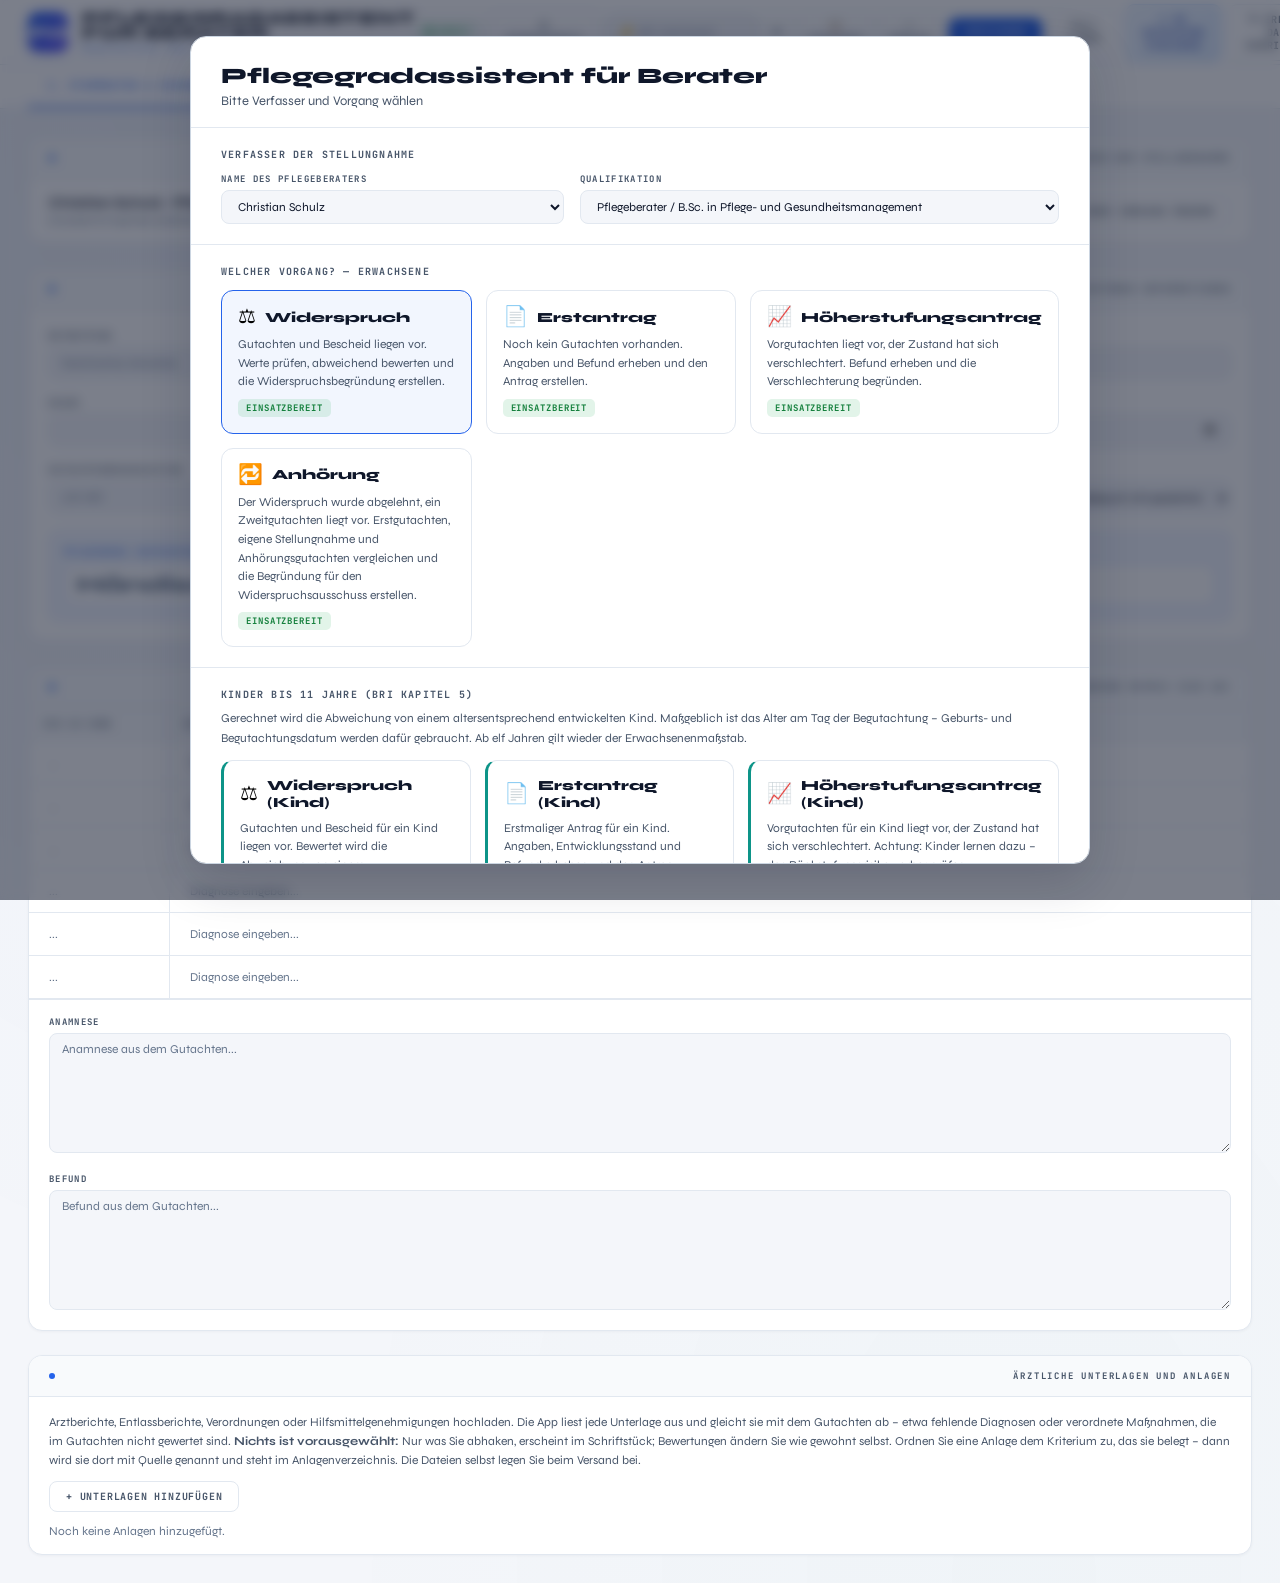
==== pflege-app/index.html @ ed7601fb "v66.95: Konfliktauflösung auch für Modul 5 – gelesene 0 in der Häufigkeit ist "nichts gefunden" Geme" ====
<!DOCTYPE html>
<html lang="de">
<head>
    <meta charset="UTF-8">
    <meta name="viewport" content="width=device-width, initial-scale=1.0">
    <title>Pflegegradassistent für Berater v66.95</title>
    <link rel="preconnect" href="https://fonts.googleapis.com">
    <link href="https://fonts.googleapis.com/css2?family=Syne:wght@400;600;700;800&family=JetBrains+Mono:wght@300;400;500;700&display=swap" rel="stylesheet">
    <link rel="stylesheet" href="styles.css">
</head>
<body>

<header>
    <div class="header-inner">
        <div class="logo-block">
            <div class="logo-icon">PG</div>
            <div class="logo-text">
                <div class="logo-title">Pflegegradassistent für Berater</div>
                <div class="logo-sub">Begutachtung nach dem NBA · SGB XI</div>
            </div>
        </div>
        <div class="header-actions">
            <div class="status-badge ready" id="system-status-badge">
                <div class="dot"></div>
                <span id="system-status-text">Bereit</span>
            </div>

            <button class="btn btn-ghost" id="modus-anzeige" title="Verfasser oder Vorgang wechseln"
                    onclick="zeigeStart(true)">⚖ Widerspruch</button>

            <!-- API-Schlüssel Input für die lokale PC-Ausführung -->
            <div style="display:flex; align-items:center; gap:4px;">
                <input type="password" id="user-api-key" class="field-input" style="width: 150px; font-family: var(--font-mono); font-size: 10px; height: 34px; border-color: var(--border-bright);" placeholder="🔑 API-Schlüssel" oninput="userApiKey = this.value; saveApiKey()" onpaste="setTimeout(function(){ var e=document.getElementById('user-api-key'); userApiKey=e.value; saveApiKey(); }, 0)">
                <button type="button" class="btn btn-ghost" id="api-key-toggle" title="Schlüssel anzeigen/verbergen" style="height:34px; padding:8px 10px;" onclick="toggleApiKeyVisible()">👁</button>
                <button type="button" class="btn btn-ghost" title="Aus Zwischenablage einfügen" style="height:34px; padding:8px 10px;" onclick="pasteApiKey()">📋 Einfügen</button>
                <button type="button" class="btn btn-ghost" id="api-key-pruefen" title="Prüfen, ob der Schlüssel funktioniert – und wenn nicht, warum" style="height:34px; padding:8px 10px;" onclick="pruefeApiSchluessel()">✓ Prüfen</button>
            </div>

            <button class="btn btn-primary" onclick="saveCase()">Speichern</button>
            <button class="btn btn-secondary" onclick="document.getElementById('importFile').click()">Fall laden</button>
            <input type="file" id="importFile" accept=".json" onchange="loadCase(event)" style="display:none">

            <button class="btn btn-ai" onclick="document.getElementById('gutachtenFile').click()">⚡ KI Gutachten einlesen</button>
            <input type="file" id="gutachtenFile" accept=".pdf,image/*" onchange="aiReadGutachten(event)" style="display:none">

            <button class="btn btn-secondary" title="Öffnet die Prüfansicht erneut: links die Unterlagen, rechts die übernommenen Werte" onclick="oeffneKorrektur()">✎ Erfasste Daten korrigieren</button>

            <button class="btn btn-ghost" onclick="showConfirmModal()">Reset</button>
            <button class="btn btn-ghost" title="Prüft die Rechen- und Dokumentfunktionen; verändert Ihren Fall nicht" onclick="selbsttest()">🧪 Selbsttest</button>
        </div>
    </div>
    <nav class="tabs">
        <button onclick="switchTab(1)" id="btn-tab-1" class="tab-btn active">1. Stammdaten &amp; Diagnosen</button>
        <button onclick="switchTab('befund')" id="btn-tab-befund" class="tab-btn" style="display:none">2. Befunderhebung</button>
        <button onclick="switchTab('vergleich')" id="btn-tab-vergleich" class="tab-btn" style="display:none">2. Vergleich</button>
        <button onclick="switchTab(3)" id="btn-tab-3" class="tab-btn">2. Einschätzung &amp; Vergleich</button>
        <button onclick="switchTab(4)" id="btn-tab-4" class="tab-btn">3. Auswertung</button>
    </nav>
</header>

<main>

    <section id="tab-1" class="tab-content active space-y-6">
        <div class="card">
            <div class="card-header"><div class="dot"></div>Verfasser der Stellungnahme</div>
            <div style="padding:16px 20px;display:flex;align-items:center;justify-content:space-between;gap:16px;flex-wrap:wrap">
                <div>
                    <div id="verfasser-anzeige" style="font-size:13px;font-weight:700;color:var(--text-primary)">–</div>
                    <div style="font-size:11px;color:var(--text-muted);margin-top:3px">
                        Erscheint im Kopf der erstellten Stellungnahme.
                    </div>
                </div>
                <button class="btn btn-secondary" onclick="zeigeStart(true)">Verfasser oder Vorgang ändern</button>
            </div>
        </div>

        <!-- Nur im Erstantrag: der ausgefüllte Auftragsbogen (Blatt S1 und A1) liefert die
             Kundendaten, die sonst von Hand abgetippt werden. Siehe js/auftrag.js. -->
        <div class="card" id="auftrag-bereich" style="display:none; border:1px solid rgba(13,148,136,0.25)">
            <div class="card-header"><div class="dot" style="background:var(--accent2)"></div>Upload A1 und S1</div>
            <div style="padding:16px 20px">
                <p style="font-size:12px;color:var(--text-secondary);line-height:1.6;margin-bottom:12px">
                    Der unterschriebene Auftragsbogen enthält die Kundendaten: Name, Geburtsdatum,
                    Anschrift, Telefon, E-Mail, Kasse, Versicherungs-Nr. und Kunden-Nr. Laden Sie das
                    Blatt hier hoch – die App liest die Angaben aus und zeigt sie zum Prüfen an.
                    <b>Eingetragen wird nichts ungefragt</b>: Sie entscheiden Feld für Feld.
                </p>
                <button class="btn btn-primary" onclick="auftragWaehlen()">📄 Upload A1 und S1</button>
                <input type="file" id="auftragFile" accept=".pdf,application/pdf" style="display:none"
                       onchange="leseAuftrag(event)">
            </div>
        </div>

        <div class="card">
            <div class="card-header"><div class="dot"></div>Begutachtungs-Informationen</div>
            <div style="padding:20px">
                <div class="grid-4" style="gap:16px">
                    <div class="col-span-2">
                        <label class="field-label">Betreffend</label>
                        <input type="text" id="stam-betreffend" class="field-input" placeholder="Nachname, Vorname">
                    </div>
                    <div>
                        <label class="field-label">Geboren am</label>
                        <input type="date" id="stam-geboren" class="field-input" onchange="kinderAnsichtAktualisieren()">
                    </div>
                    <div>
                        <label class="field-label">Kundennummer</label>
                        <input type="text" id="stam-kundennummer" class="field-input">
                    </div>
                    <div>
                        <label class="field-label">Kasse</label>
                        <input type="text" id="stam-kasse" class="field-input">
                    </div>
                    <div>
                        <label class="field-label">Versicherungs-Nr.</label>
                        <input type="text" id="stam-versnr" class="field-input">
                    </div>
                    <!-- Kontaktdaten aus dem Auftragsbogen (nur Erstantrag und Höherstufung) -->
                    <div class="col-span-2 kontakt-feld" style="display:none">
                        <label class="field-label">Anschrift</label>
                        <input type="text" id="stam-anschrift" class="field-input" placeholder="Straße Nr., PLZ Ort">
                    </div>
                    <div class="kontakt-feld" style="display:none">
                        <label class="field-label">Telefon</label>
                        <input type="text" id="stam-telefon" class="field-input">
                    </div>
                    <div class="kontakt-feld" style="display:none">
                        <label class="field-label">E-Mail</label>
                        <input type="text" id="stam-email" class="field-input">
                    </div>
                    <div>
                        <label class="field-label">Bescheiddatum</label>
                        <input type="date" id="stam-bescheid" class="field-input">
                    </div>
                    <div>
                        <label class="field-label">Antragsdatum</label>
                        <input type="date" id="stam-antrag" class="field-input">
                    </div>
                    <div class="col-span-2">
                        <label class="field-label">Gutachtenorganisation</label>
                        <input type="text" id="stam-organisation" class="field-input" placeholder="z.B. MD">
                    </div>
                    <div>
                        <label class="field-label">Begutachtungsdatum</label>
                        <input type="date" id="stam-begutachtung" class="field-input" onchange="kinderAnsichtAktualisieren()">
                    </div>
                    <div>
                        <label class="field-label">Durchführungsart</label>
                        <select id="stam-art" class="field-input">
                            <option>Begutachtung im Hausbesuch mit persönlicher Befunderhebung</option>
                            <option>Begutachtung per Aktenlage</option>
                            <option>Begutachtung in Form eines strukturierten Telefoninterviews</option>
                        </select>
                    </div>
                    <div class="col-span-2 highlight-field">
                        <label class="field-label">Pflegegrad (Gutachten)</label>
                        <input type="text" id="stam-pg-manual" class="field-input" placeholder="Händisch eintragen">
                    </div>
                    <div class="col-span-2 highlight-field">
                        <label class="field-label">Gesamtpunkte (Gutachten)</label>
                        <input type="text" id="stam-pts-manual" class="field-input" placeholder="Händisch eintragen">
                    </div>
                    <!-- Altersklasse nach der BRi, Kapitel 5. Reine Anzeige: Maßgeblich ist
                         das Alter am Tag der Begutachtung, nicht heute (BRi Seite 146). -->
                    <div class="col-span-4" id="alter-hinweis" style="display:none"></div>
                </div>
            </div>
        </div>

        <div class="card">
            <div class="card-header"><div class="dot"></div>Diagnosen Matrix (ICD 10)</div>
            <div style="overflow-x:auto">
                <table class="diag-table">
                    <thead>
                        <tr><th style="width:140px;border-right:1px solid var(--border)">ICD 10 Code</th><th>Diagnosen</th></tr>
                    </thead>
                    <tbody id="diag-rows-container"></tbody>
                </table>
            </div>
            <div style="padding:16px 20px;border-top:1px solid var(--border)">
                <label class="field-label">Anamnese</label>
                <textarea id="stam-anamnese" class="field-input" placeholder="Anamnese aus dem Gutachten..." oninput="autoResize(this)" style="min-height:120px"></textarea>
            </div>
            <div style="padding:0 20px 16px 20px">
                <label class="field-label">Befund</label>
                <textarea id="stam-befund" class="field-input" placeholder="Befund aus dem Gutachten..." oninput="autoResize(this)" style="min-height:120px"></textarea>
            </div>
        </div>

        <!-- Nur bei Erstantrag und Höherstufungsantrag: Pflegepersonen, Aufenthalte, Versorgung -->
        <div id="erfassung-bereich" class="space-y-6" style="display:none"></div>
        <div id="anhoerung-bereich" class="space-y-6" style="display:none"></div>
        <!-- Ärztliche Unterlagen als Beleg: Widerspruch und Anhörung (js/belege.js) -->
        <div id="belege-bereich" class="space-y-6" style="display:none"></div>
    </section>


    <section id="tab-befund" class="tab-content space-y-6"></section>
    <section id="tab-vergleich" class="tab-content space-y-6"></section>

    <section id="tab-3" class="tab-content"></section>

    <section id="tab-4" class="tab-content">
        <div id="auswertung-content">
            <div class="card" style="padding:60px;text-align:center;opacity:0.4;border-style:dashed">
                <p style="font-size:22px;font-weight:800;text-transform:uppercase;font-style:italic;color:var(--text-muted)">Vergleichsbericht</p>
                <p style="font-size:13px;color:var(--text-muted);margin-top:8px">Wird automatisch nach Dateneingabe in Tab 2 &amp; 3 generiert.</p>
            </div>
        </div>
    </section>

</main>

<div id="confirm-modal" class="modal-overlay">
    <div class="modal-box">
        <div class="modal-box-body">
            <div class="modal-title">Zurücksetzen bestätigen</div>
            <p class="modal-desc">Möchten Sie wirklich alle eingetragenen Daten löschen und die Anwendung in den Auslieferungszustand zurückversetzen? Dieser Schritt kann nicht rückgängig gemacht werden.</p>
        </div>
        <div class="modal-box-footer">
            <button class="btn btn-secondary" onclick="closeConfirmModal()">Abbrechen</button>
            <button class="btn btn-primary" style="background:var(--red); box-shadow:0 2px 8px rgba(220,38,38,0.25)" onclick="window.location.reload()">Daten zurücksetzen</button>
        </div>
    </div>
</div>

<div id="ai-overlay">
    <div class="ai-spinner"></div>
    <div class="ai-overlay-title">KI liest Gutachten aus...</div>
    <div class="ai-overlay-sub" id="ai-overlay-step">Datei wird vorbereitet</div>
    <div class="ai-progress-bar"><div class="ai-progress-fill" id="ai-progress-fill"></div></div>
    <div class="ai-overlay-sub" id="ai-overlay-ki" style="margin-top:10px"></div>
    <button type="button" class="btn btn-secondary" id="ai-abbrechen" style="margin-top:14px"
            onclick="kiAbbrechen()">Abbrechen</button>
</div>

<div id="review-overlay" class="review-overlay">
    <div class="review-box">
        <div class="review-header">
            <div class="rh-title" id="review-titel">Gutachten prüfen &amp; übernehmen</div>
            <div style="display:flex; gap:10px;">
                <button class="btn btn-secondary" id="review-abbrechen" onclick="closeReview()">Verwerfen</button>
                <button class="btn btn-primary" id="review-uebernehmen" onclick="applyReviewedImport()">✓ Werte übernehmen</button>
            </div>
        </div>
        <div id="review-hinweis" class="review-hinweis" style="display:none"></div>
        <div class="review-body">
            <div id="review-pdf" class="review-pdf"></div>
            <div id="review-form" class="review-form"></div>
        </div>
    </div>
</div>

<div id="start-overlay" class="start-overlay">
    <div class="start-box">
        <div class="start-kopf">
            <div class="start-titel">Pflegegradassistent für Berater</div>
            <div class="start-sub">Bitte Verfasser und Vorgang wählen</div>
        </div>

        <div class="start-abschnitt">
            <div class="start-abschnitt-titel">Verfasser der Stellungnahme</div>
            <div class="start-verfasser">
                <div>
                    <label class="field-label">Name des Pflegeberaters</label>
                    <select id="verf-name-sel" class="field-input" onchange="onVerfasserChange()">
                        <option>Christian Schulz</option>
                        <option value="__frei">anderer Name</option>
                    </select>
                    <input type="text" id="verf-name-frei" class="field-input" style="display:none;margin-top:8px"
                           placeholder="Namen eingeben" oninput="saveVerfasser()">
                </div>
                <div>
                    <label class="field-label">Qualifikation</label>
                    <select id="verf-qual-sel" class="field-input" onchange="onVerfasserChange()">
                        <option>Pflegeberater / B.Sc. in Pflege- und Gesundheitsmanagement</option>
                        <option value="__frei">Qualifikation</option>
                    </select>
                    <textarea id="verf-qual-frei" class="field-input" style="display:none;margin-top:8px;min-height:52px"
                              placeholder="Qualifikation eingeben (eine Zeile je Angabe)" oninput="saveVerfasser()"></textarea>
                </div>
            </div>
        </div>

        <div class="start-abschnitt">
            <div class="start-abschnitt-titel">Welcher Vorgang? — Erwachsene</div>
            <div class="start-modi" id="start-modi"></div>
        </div>

        <!-- Dieselben vier Vorgänge für Kinder. Die Kachel legt nicht fest, wie
             gerechnet wird – maßgeblich ist das Alter am Begutachtungstag (BRi S. 146).
             Sie fordert die beiden Daten ein und benennt Abweichungen (js/modus.js). -->
        <div class="start-abschnitt">
            <div class="start-abschnitt-titel">Kinder bis 11 Jahre (BRi Kapitel 5)</div>
            <p class="start-abschnitt-hinweis">
                Gerechnet wird die Abweichung von einem altersentsprechend entwickelten Kind.
                Maßgeblich ist das Alter am Tag der Begutachtung – Geburts- und
                Begutachtungsdatum werden dafür gebraucht. Ab elf Jahren gilt wieder der
                Erwachsenenmaßstab.
            </p>
            <div class="start-modi" id="start-modi-kinder"></div>
        </div>

        <div class="start-fuss" id="start-fuss">
            <button class="btn btn-secondary" onclick="schliesseStart()">Abbrechen</button>
        </div>
    </div>
</div>

<div id="vorschlag-overlay" class="review-overlay">
    <div class="review-box">
        <div class="review-header">
            <div class="rh-title">Vorgeschlagene Widerspruchspunkte</div>
            <div style="display:flex; gap:10px;">
                <button class="btn btn-secondary" onclick="closeVorschlaege()">Schließen</button>
                <button class="btn btn-primary" onclick="uebernehmeVorschlaege()">✓ Ausgewählte übernehmen</button>
            </div>
        </div>
        <div id="vorschlag-body" class="review-form" style="padding:18px 22px"></div>
    </div>
</div>

<!-- BRi-Referenztexte (MD Bund, 21.08.2024) – Zitatgrundlage für die Begründungen -->
<script src="bri_texte.js"></script>
<!-- Praxishinweise je Kriterium (Hilfsmittel-Regeln, Fallstricke, Abstufungen) -->
<script src="laien_hinweise.js"></script>
<!-- Handreichung des Verfassers im Wortlaut – erscheint über die Schaltfläche (i) -->
<script src="laien_texte.js"></script>
<!-- PDF.js (lokal) – zeichnet die hochgeladene PDF zuverlässig in der Prüfansicht -->
<script src="pdf.min.js"></script>
<script>
if (typeof pdfjsLib !== 'undefined') { try { pdfjsLib.GlobalWorkerOptions.workerSrc = 'pdf.worker.min.js'; } catch (e) {} }
</script>

<!-- Programmcode, aufgeteilt nach Zustaendigkeit. Reihenfolge ist bindend. -->
<script src="js/basis.js"></script>
<script src="js/alter.js"></script>
<script src="js/kinder_bri.js"></script>
<script src="js/kinder.js"></script>
<script src="js/nummerierung.js"></script>
<script src="js/ki.js"></script>
<script src="js/auslese.js"></script>
<script src="js/vorlage.js"></script>
<script src="js/laenge.js"></script>
<script src="js/kurzfassung.js"></script>
<script src="js/vorschlaege.js"></script>
<script src="js/prognose.js"></script>
<script src="js/verfahren.js"></script>
<script src="js/chronik.js"></script>
<script src="js/stillernen.js"></script>
<script src="js/dokument.js"></script>
<script src="js/oberflaeche.js"></script>
<script src="js/bewertung.js"></script>
<script src="js/berechnung.js"></script>
<script src="js/korrektur.js"></script>
<script src="befund_katalog.js"></script>
<script src="js/befund.js"></script>
<script src="js/erfassung.js"></script>
<script src="js/vorbefund.js"></script>
<script src="js/hoeherstufung.js"></script>
<script src="js/anhoerung.js"></script>
<script src="js/grundlage.js"></script>
<script src="js/vergleich.js"></script>
<script src="js/anlagen.js"></script>
<script src="js/belege.js"></script>
<script src="pdf-lib.min.js"></script>
<script src="js/anhang.js"></script>
<script src="js/namenspruefung.js"></script>
<script src="js/arztberichte.js"></script>
<script src="js/unterlagen.js"></script>
<script src="js/auftrag.js"></script>
<script src="js/modus.js"></script>
<script src="js/auswertung.js"></script>
<script src="js/goldmaster.js"></script>
<script src="js/selbsttest.js"></script>
</body>
</html>
---- pflege-app/styles.css ----
/* Oberflaechen-Stile des Pflegegradassistenten für Berater.
   Aus index.html herausgeloest, Inhalt unveraendert. */
        :root {
            --bg-base: #f4f6fa;
            --bg-card: #ffffff;
            --bg-card2: #f8fafc;
            --bg-hover: #f1f5f9;
            --border: #e2e8f0;
            --border-bright: #cbd5e1;
            --accent: #2563eb;
            --accent-dim: rgba(37,99,235,0.06);
            --accent-glow: rgba(37,99,235,0.08);
            --accent2: #0d9488;
            --accent2-dim: rgba(13,148,136,0.06);
            --red: #dc2626;
            --red-dim: rgba(220,38,38,0.06);
            --yellow: #b45309;
            --yellow-dim: rgba(180,83,9,0.06);
            --green: #16a34a;
            --green-dim: rgba(22,163,74,0.06);
            --text-primary: #0f172a;
            --text-secondary: #475569;
            --text-muted: #64748b;
            --font-display: 'Syne', sans-serif;
            --font-mono: 'JetBrains Mono', monospace;
        }

        * { box-sizing: border-box; margin: 0; padding: 0; }

        body {
            font-family: var(--font-display);
            background: var(--bg-base);
            color: var(--text-primary);
            min-height: 100vh;
            background-image: radial-gradient(ellipse at 20% 0%, rgba(37,99,235,0.03) 0%, transparent 60%),
                              radial-gradient(ellipse at 80% 100%, rgba(13,148,136,0.02) 0%, transparent 50%);
        }

        /* HEADER */
        header {
            position: sticky; top: 0; z-index: 100;
            background: rgba(255,255,255,0.92);
            backdrop-filter: blur(20px);
            border-bottom: 1px solid var(--border);
        }
        .header-inner {
            max-width: 1700px; margin: 0 auto; padding: 0 28px;
            height: 64px; display: flex; align-items: center; justify-content: space-between;
        }
        .logo-block { display: flex; align-items: center; gap: 14px; }
        .logo-icon {
            width: 40px; height: 40px; border-radius: 10px;
            background: linear-gradient(135deg, var(--accent), #5b4bf8);
            display: flex; align-items: center; justify-content: center;
            font-size: 16px; font-weight: 800; color: white; font-style: italic;
            box-shadow: 0 2px 10px rgba(37,99,235,0.2);
        }
        .logo-text { line-height: 1; }
        .logo-title { font-size: 15px; font-weight: 800; letter-spacing: 0.05em; text-transform: uppercase; color: var(--text-primary); }
        .logo-sub { font-size: 9px; font-family: var(--font-mono); color: var(--accent); letter-spacing: 0.15em; margin-top: 3px; opacity: 0.9; }
        .header-actions { display: flex; gap: 8px; align-items: center; }

        /* STATUS BADGE */
        .status-badge {
            font-family: var(--font-mono); font-size: 9px; font-weight: 700;
            padding: 4px 10px; border-radius: 100px; text-transform: uppercase;
            letter-spacing: 0.05em; display: flex; align-items: center; gap: 6px;
            background: var(--bg-card2); border: 1px solid var(--border); color: var(--text-secondary);
        }
        .status-badge .dot { width: 6px; height: 6px; border-radius: 50%; background: var(--text-secondary); }
        .status-badge.ready .dot { background: var(--green); box-shadow: 0 0 8px var(--green); }
        .status-badge.ready { color: var(--green); border-color: rgba(22,163,74,0.2); }
        .status-badge.processing .dot { background: var(--yellow); box-shadow: 0 0 8px var(--yellow); animation: pulse 1s infinite alternate; }
        .status-badge.processing { color: var(--yellow); border-color: rgba(180,83,9,0.2); }

        @keyframes pulse { to { opacity: 0.4; } }

        .btn {
            font-family: var(--font-mono); font-size: 10px; font-weight: 700; letter-spacing: 0.08em;
            text-transform: uppercase; padding: 8px 16px; border-radius: 8px; border: none; cursor: pointer;
            transition: all 0.2s; display: inline-flex; align-items: center; gap: 6px;
        }
        .btn-primary { background: var(--accent); color: white; box-shadow: 0 2px 10px rgba(37,99,235,0.15); }
        .btn-primary:hover { background: #1d4ed8; box-shadow: 0 4px 14px rgba(37,99,235,0.25); transform: translateY(-1px); }
        .btn-secondary { background: var(--bg-card); color: var(--text-secondary); border: 1px solid var(--border); }
        .btn-secondary:hover { border-color: var(--border-bright); color: var(--text-primary); background: var(--bg-hover); }
        .btn-ghost { background: transparent; color: var(--text-muted); border: 1px solid var(--border); }
        .btn-ghost:hover { color: var(--text-secondary); border-color: var(--border-bright); background: var(--bg-card2); }
        .btn-ai {
            background: linear-gradient(135deg, #eff6ff, #dbeafe);
            color: #1e40af; border: 1px solid #bfdbfe;
            box-shadow: 0 1px 3px rgba(37,126,248,0.1);
        }
        .btn-ai:hover { background: linear-gradient(135deg, #dbeafe, #bfdbfe); box-shadow: 0 2px 6px rgba(37,126,248,0.2); transform: translateY(-1px); }
        .btn-ai:disabled { opacity: 0.5; cursor: not-allowed; transform: none; }
        .btn-yellow {
            background: linear-gradient(135deg, #fef3c7, #fde68a);
            color: #92400e; border: 1px solid #fcd34d;
            box-shadow: 0 1px 3px rgba(217,119,6,0.1);
        }
        .btn-yellow:hover {
            background: linear-gradient(135deg, #fde68a, #fcd34d);
            box-shadow: 0 2px 6px rgba(217,119,6,0.2); transform: translateY(-1px);
        }

        /* AI OVERLAY */
        #ai-overlay {
            display: none; position: fixed; inset: 0; z-index: 9000;
            background: rgba(255,255,255,0.9); backdrop-filter: blur(12px);
            align-items: center; justify-content: center; flex-direction: column; gap: 20px;
        }
        #ai-overlay.active { display: flex; }
        .ai-spinner {
            width: 56px; height: 56px; border-radius: 50%;
            border: 3px solid var(--border);
            border-top-color: var(--accent);
            animation: spin 0.9s linear infinite;
        }
        @keyframes spin { to { transform: rotate(360deg); } }
        .ai-overlay-title {
            font-family: var(--font-mono); font-size: 13px; font-weight: 700;
            color: var(--accent); text-transform: uppercase; letter-spacing: 0.12em;
        }
        .ai-overlay-sub {
            font-family: var(--font-mono); font-size: 10px; color: var(--text-secondary);
            text-transform: uppercase; letter-spacing: 0.1em; margin-top: -10px;
        }
        .ai-progress-bar {
            width: 300px; height: 4px; background: var(--border);
            border-radius: 3px; overflow: hidden;
        }
        .ai-progress-fill {
            height: 100%; background: var(--accent);
            border-radius: 3px; width: 0%;
            transition: width 0.4s ease;
            box-shadow: 0 1px 4px rgba(37,99,235,0.4);
        }

        /* TABS */
        nav.tabs {
            max-width: 1700px; margin: 0 auto; padding: 0 28px;
            border-top: 1px solid var(--border);
            display: flex; gap: 0; overflow-x: auto;
        }
        .tab-btn {
            font-family: var(--font-mono); font-size: 10px; font-weight: 700; letter-spacing: 0.1em;
            text-transform: uppercase; padding: 14px 20px; color: var(--text-muted);
            border-bottom: 2px solid transparent; cursor: pointer; white-space: nowrap;
            transition: all 0.2s; background: none; border-top: none; border-left: none; border-right: none;
        }
        .tab-btn:hover { color: var(--text-secondary); }
        .tab-btn.active { color: var(--accent); border-bottom-color: var(--accent); }

        /* LAYOUT */
        main { max-width: 1700px; margin: 0 auto; padding: 28px; }
        .tab-content { display: none; }
        .tab-content.active { display: block; }

        /* CARDS */
        .card {
            background: var(--bg-card);
            border: 1px solid var(--border);
            border-radius: 14px;
            overflow: hidden;
            box-shadow: 0 1px 3px rgba(15,23,42,0.04);
        }
        .card-header {
            padding: 14px 20px;
            border-bottom: 1px solid var(--border);
            background: var(--bg-card2);
            font-family: var(--font-mono); font-size: 9px; font-weight: 700;
            letter-spacing: 0.2em; text-transform: uppercase; color: var(--text-secondary);
            display: flex; align-items: center; justify-content: space-between; gap: 8px;
        }
        .card-header .header-title-left { display: flex; align-items: center; gap: 8px; }
        .card-header .dot {
            width: 6px; height: 6px; border-radius: 50%; background: var(--accent); flex-shrink: 0;
        }

        /* INPUTS */
        .field-label {
            font-family: var(--font-mono); font-size: 9px; font-weight: 700; letter-spacing: 0.15em;
            text-transform: uppercase; color: var(--text-secondary); display: block; margin-bottom: 5px;
        }
        .field-input {
            width: 100%; background: var(--bg-base); border: 1px solid var(--border);
            border-radius: 8px; padding: 8px 12px; font-family: var(--font-display);
            font-size: 12px; color: var(--text-primary); outline: none;
            transition: border-color 0.2s, box-shadow 0.2s;
        }
        .field-input:focus { border-color: var(--accent); box-shadow: 0 0 0 3px var(--accent-glow); }
        .field-input::placeholder { color: var(--text-muted); }
        .field-input option { background: var(--bg-card); }
        textarea.field-input { resize: vertical; overflow-y: auto; min-height: 120px; }

        .highlight-field {
            background: var(--accent-dim); border: 1px solid rgba(37,99,235,0.15);
            border-radius: 10px; padding: 14px;
        }
        .highlight-field .field-label { color: var(--accent); }
        .highlight-field .field-input {
            background: var(--bg-card); border-color: rgba(37,99,235,0.3);
            font-size: 20px; font-weight: 800; color: var(--accent);
        }

        /* NBA TABLE */
        .grid-2col { display: grid; grid-template-columns: 1fr 380px; gap: 24px; }

        table.nba-table { width: 100%; border-collapse: collapse; }
        table.nba-table thead tr {
            background: var(--bg-card2);
        }
        table.nba-table thead th {
            font-family: var(--font-mono); font-size: 9px; font-weight: 700;
            letter-spacing: 0.15em; text-transform: uppercase; color: var(--text-secondary);
            padding: 12px 14px; text-align: left; border-bottom: 1px solid var(--border);
        }
        table.nba-table thead th.center { text-align: center; }
        .module-header-row td {
            background: var(--bg-card2); padding: 10px 14px;
            font-family: var(--font-mono); font-size: 9px; font-weight: 700;
            letter-spacing: 0.15em; text-transform: uppercase; color: var(--text-secondary);
            border-top: 1px solid var(--border); border-bottom: 1px solid var(--border);
        }
        .nba-row { border-bottom: 1px solid var(--border); transition: background 0.15s; cursor: default; }
        .nba-row:hover { background: var(--bg-hover); }
        .nba-row td { padding: 10px 14px; font-size: 12px; vertical-align: middle; }
        .nba-row td.nr { font-family: var(--font-mono); font-size: 10px; color: var(--text-muted); width: 60px; text-align: center; border-right: 1px solid var(--border); }
        .nba-row td.title { color: var(--text-primary); font-weight: 600; }
        .nba-row td.slider-cell { width: 260px; }
        .nba-row td.pts { width: 52px; text-align: center; font-family: var(--font-mono); font-weight: 700; color: var(--accent); border-left: 1px solid var(--border); }
        .nba-row td.info-cell { width: 46px; text-align: center; border-left: 1px solid var(--border); }
        .info-btn {
            width: 26px; height: 26px; border-radius: 50%; background: var(--bg-card2);
            border: 1px solid var(--border); color: var(--text-secondary); font-size: 11px;
            font-family: var(--font-mono); font-weight: 700; cursor: pointer; transition: all 0.2s;
            display: inline-flex; align-items: center; justify-content: center;
        }
        .info-btn:hover { border-color: var(--accent); color: var(--accent); box-shadow: 0 0 6px var(--accent-glow); }
        .info-btn.active { background: var(--accent); border-color: var(--accent); color: white; box-shadow: 0 0 10px rgba(37,99,235,0.3); }

        /* SLIDERS */
        .slider-wrapper { display: flex; align-items: center; gap: 10px; }
        input[type="range"] {
            flex: 1; appearance: none; background: var(--border); height: 4px; border-radius: 4px;
            outline: none; cursor: pointer;
        }
        input[type="range"]::-webkit-slider-thumb {
            appearance: none; width: 16px; height: 16px;
            background: var(--accent); border-radius: 50%; cursor: pointer;
            border: 2px solid var(--bg-card); box-shadow: 0 1px 4px rgba(37,99,235,0.3);
            transition: transform 0.15s, box-shadow 0.15s;
        }
        input[type="range"]::-webkit-slider-thumb:hover {
            transform: scale(1.2); box-shadow: 0 2px 8px rgba(37,99,235,0.4);
        }
        .slider-label {
            font-family: var(--font-mono); font-size: 9px; font-weight: 700;
            text-align: right; min-width: 130px; color: var(--accent); text-transform: uppercase;
            letter-spacing: 0.05em;
        }

        /* MODULE 5 */
        .m5-count-box { display: flex; align-items: center; gap: 8px; }
        .m5-period-row { display: flex; gap: 3px; margin-top: 5px; background: var(--bg-base); padding: 2px; border-radius: 6px; }
        .m5-period-btn {
            flex: 1; font-family: var(--font-mono); font-size: 9px; font-weight: 700;
            padding: 4px 0; text-align: center; border-radius: 5px; cursor: pointer;
            color: var(--text-secondary); border: none; background: none; transition: all 0.15s;
        }
        .m5-period-btn.active { background: var(--accent); color: white; }
        .m5-period-btn:hover:not(.active) { color: var(--text-primary); }

        /* MODULE RESULT ROW */
        .mod-result-row td {
            padding: 10px 14px; font-family: var(--font-mono); font-size: 10px; font-weight: 700;
            text-transform: uppercase; letter-spacing: 0.08em; color: var(--accent2);
            background: rgba(13,148,136,0.04); border-top: 1px solid rgba(13,148,136,0.12);
            border-bottom: 1px solid var(--border);
        }
        .mod-comp-row td {
            padding: 6px 14px; font-family: var(--font-mono); font-size: 9px; font-weight: 500;
            color: var(--text-muted); background: var(--bg-card2); border-bottom: 1px solid var(--border);
        }

        /* Erklaerung, wenn sich die Einzelpunkte aendern, die gewichteten aber nicht.
           Sieht ohne Hinweis wie ein Rechenfehler aus. */
        .mod-hinweis-row td.mod-hinweis {
            padding: 7px 14px 9px 28px; font-size: 11px; line-height: 1.5;
            color: var(--text-secondary); background: var(--bg-card2);
            border-bottom: 1px solid var(--border); border-left: 3px solid var(--accent);
        }
        /* Zusammenfassung des Gutachtens und Einzelkriterien gehen auseinander –
           das ist ein Lesefehler und keine Erlaeuterung. */
        .mod-hinweis-row td.mod-hinweis.warn {
            border-left-color: var(--red); color: var(--text-primary);
        }

        /* Wert laut Gutachten berichtigen (js/oberflaeche.js, vorgEditFeld) */
        .vorg-edit {
            display: flex; align-items: center; gap: 6px; margin-top: 6px;
            font-family: var(--font-mono); font-size: 9px; letter-spacing: 0.06em;
            text-transform: uppercase; color: var(--text-muted);
        }
        .vorg-edit select, .vorg-edit input {
            flex: 1; min-width: 0; font-size: 11px; padding: 3px 5px; text-transform: none;
            letter-spacing: 0; font-family: inherit; color: var(--text-primary);
            background: var(--bg-card); border: 1px solid var(--border); border-radius: 4px;
        }
        .vorg-edit input { flex: 0 0 56px; }

        /* RESULT TABLE */
        .result-table { width: 100%; border-collapse: collapse; }
        .result-table thead tr { background: var(--bg-card2); }
        .result-table thead th {
            font-family: var(--font-mono); font-size: 9px; font-weight: 700;
            letter-spacing: 0.12em; text-transform: uppercase; color: var(--text-secondary);
            padding: 10px 14px; text-align: left; border-bottom: 1px solid var(--border);
        }
        .result-table tbody tr { border-bottom: 1px solid var(--border); transition: background 0.1s; }
        .result-table tbody tr:hover { background: var(--bg-hover); }
        .result-table tbody td { padding: 10px 14px; font-size: 12px; }
        .result-table .center { text-align: center; }
        .result-table .mono { font-family: var(--font-mono); font-weight: 700; color: var(--accent); }
        .winner-row { background: rgba(37,99,235,0.04) !important; }
        .winner-row td { color: var(--accent) !important; font-weight: 700; }

        .gap-badge {
            font-family: var(--font-mono); font-size: 10px; font-weight: 700;
            padding: 3px 8px; border-radius: 5px; text-align: center;
        }
        .gap-green { background: var(--green-dim); color: var(--green); }
        .gap-yellow { background: var(--yellow-dim); color: var(--yellow); }
        .gap-red { background: var(--red-dim); color: var(--red); }

        /* RESULT FOOTER */
        .result-tfoot-row td {
            padding: 14px; font-family: var(--font-mono); font-weight: 700; font-size: 12px;
            border-top: 1px solid var(--border-bright); background: var(--bg-card2);
        }
        .pg-display {
            font-size: 22px; font-weight: 800; text-align: center; color: var(--accent);
            font-family: var(--font-display); letter-spacing: 0.02em;
        }
        .total-pts { font-size: 18px; font-weight: 800; color: var(--accent); text-align: center; }

        .gap-footer {
            padding: 14px 20px; text-align: center;
            font-family: var(--font-mono); font-size: 14px; font-weight: 700;
            letter-spacing: 0.08em; text-transform: uppercase;
            border-top: 1px solid var(--border);
        }
        .gap-footer.danger { background: var(--red-dim); color: var(--red); }
        .gap-footer.success { background: var(--green-dim); color: var(--green); }

        /* SPECIAL BANNER */
        .special-card {
            background: var(--red-dim); border: 1px solid rgba(220,38,38,0.25);
            border-radius: 12px; overflow: hidden; cursor: pointer;
        }
        .special-header {
            background: rgba(220,38,38,0.06); padding: 10px 18px;
            font-family: var(--font-mono); font-size: 9px; font-weight: 700;
            letter-spacing: 0.2em; text-transform: uppercase; color: var(--red);
            border-bottom: 1px solid rgba(220,38,38,0.15);
        }
        .special-body { padding: 16px 18px; display: flex; align-items: center; justify-content: space-between; gap: 20px; }
        .special-title { font-size: 13px; font-weight: 700; color: #7f1d1d; }

        /* SIDEBAR */
        .sidebar-card {
            background: var(--bg-card); border: 1px solid var(--border); border-radius: 14px;
            overflow: hidden; position: sticky; top: 110px; height: calc(100vh - 140px);
            display: flex; flex-direction: column;
            box-shadow: 0 1px 3px rgba(15,23,42,0.04);
        }
        .sidebar-header {
            padding: 16px 18px; border-bottom: 1px solid var(--border);
            background: var(--bg-card2); flex-shrink: 0;
            display: flex; align-items: center; gap: 10px;
        }
        .sidebar-icon {
            width: 32px; height: 32px; border-radius: 8px;
            background: linear-gradient(135deg, var(--accent), #5b4bf8);
            display: flex; align-items: center; justify-content: center;
            font-size: 12px; font-weight: 800; color: white; font-style: italic;
            flex-shrink: 0; box-shadow: 0 1px 6px rgba(37,99,235,0.15);
        }
        .sidebar-title-text {
            font-family: var(--font-mono); font-size: 10px; font-weight: 700;
            letter-spacing: 0.15em; text-transform: uppercase; color: var(--text-secondary);
        }
        .sidebar-empty {
            flex: 1; display: flex; align-items: center; justify-content: center;
            font-family: var(--font-mono); font-size: 10px; color: var(--text-muted);
            text-transform: uppercase; letter-spacing: 0.1em; text-align: center; padding: 20px;
            opacity: 0.8;
        }
        .sidebar-content { flex: 1; overflow-y: auto; padding: 20px; display: none; }
        .sidebar-content::-webkit-scrollbar { width: 4px; }
        .sidebar-content::-webkit-scrollbar-track { background: transparent; }
        .sidebar-content::-webkit-scrollbar-thumb { background: var(--border); border-radius: 4px; }
        .side-item-title {
            font-size: 16px; font-weight: 800; color: var(--accent);
            font-style: italic; border-bottom: 1px solid var(--border); padding-bottom: 10px; margin-bottom: 16px;
        }
        .side-section-label {
            font-family: var(--font-mono); font-size: 9px; font-weight: 700;
            letter-spacing: 0.15em; text-transform: uppercase; color: var(--text-secondary); margin-bottom: 8px;
        }
        .side-check-box {
            background: var(--bg-base); border: 1px solid var(--border); border-radius: 8px;
            padding: 12px 14px; font-size: 13px; color: var(--text-secondary); line-height: 1.6;
            margin-bottom: 16px;
        }
        .side-step {
            background: var(--bg-card2); border: 1px solid var(--border); border-radius: 8px;
            padding: 10px 12px; margin-bottom: 8px;
        }
        .side-step-label {
            font-family: var(--font-mono); font-size: 9px; font-weight: 700;
            letter-spacing: 0.1em; text-transform: uppercase; color: var(--accent); margin-bottom: 4px;
        }
        .side-step-text { font-size: 12px; color: var(--text-secondary); line-height: 1.5; }

        /* WARNHINWEIS in Fliesstext (nicht in Versalien wie .gap-footer) */
        .hinweis-warnung {
            background: rgba(220,38,38,0.06); border: 1px solid rgba(220,38,38,0.35);
            border-left: 3px solid var(--red); border-radius: 8px;
            padding: 12px 14px; margin-bottom: 14px;
            font-size: 12.5px; line-height: 1.65; color: var(--text-secondary); text-align: left;
        }
        .hinweis-warnung b { color: var(--red); }

        /* HANDREICHUNG: Erlaeuterung der Kriterien in einfacher Sprache */
        .laien-zeile { font-size: 12.5px; line-height: 1.6; color: var(--text-secondary); }
        .laien-zeile.punkt {
            background: var(--bg-base); border: 1px solid var(--border); border-radius: 8px;
            padding: 11px 13px; margin-bottom: 8px;
        }
        .laien-zeile.stufe {
            padding: 7px 12px 7px 14px; margin: 0 0 5px 12px;
            border-left: 2px solid var(--border); background: var(--bg-card2);
            border-radius: 0 6px 6px 0; font-size: 12px;
        }
        .laien-zeile.stufe:last-child { margin-bottom: 0; }
        .laien-lead { font-weight: 700; color: var(--accent); }
        .laien-zeile.stufe .laien-lead { color: var(--text-primary); }

        /* ORIG-REF BADGE */
        .orig-ref-badge {
            display: inline-block; margin-top: 4px;
            font-family: var(--font-mono); font-size: 9px; font-weight: 700;
            background: var(--accent-dim); color: var(--accent); padding: 2px 7px;
            border-radius: 4px; border: 1px solid rgba(37,99,235,0.15); font-style: italic;
        }

        /* VORGUTACHTEN- & EIGENE-EINSCHÄTZUNG-BOXEN – gleiche Größe (Reiter "Einschätzung & Vergleich") */
        .vorg-box, .own-box {
            box-sizing: border-box; width: 100%; min-height: 60px;
            display: flex; flex-direction: column; justify-content: center; gap: 5px;
            border-radius: 8px; padding: 8px 11px;
            background: var(--cbg); border: 1px solid var(--cbd); border-left: 4px solid var(--c);
        }
        /* Vorgutachten: GELB (Standard) */
        .vorg-box {
            margin-bottom: 8px;
            --c: #b45309; --cbg: rgba(245,158,11,0.12); --cbd: rgba(245,158,11,0.40);
        }
        /* Anhörungsgutachten (Zweitgutachten): BLAU – steht zwischen Vorgutachten
           und eigener Einschätzung und erscheint nur im Anhörungsverfahren. */
        .vorg-box.zweit-box {
            --c: #1d4ed8; --cbg: rgba(37,99,235,0.10); --cbd: rgba(37,99,235,0.38);
        }
        /* Vorgutachten: ROT + auf halbe Größe verkleinert, sobald die eigene Einschätzung höher ist */
        .vorg-box.vorg-higher {
            --c: #dc2626; --cbg: rgba(220,38,38,0.10); --cbd: rgba(220,38,38,0.45);
            min-height: 30px; padding: 3px 11px; gap: 1px; margin-bottom: 8px;
        }
        .vorg-box.vorg-higher .vorg-tag { font-size: 7px; }
        .vorg-box.vorg-higher .vorg-val { font-size: 11px; }
        .vorg-box.vorg-higher .vorg-dot { width: 7px; height: 7px; }
        /* Eigene Einschätzung: GRÜN */
        .own-box {
            --c: #15803d; --cbg: rgba(22,163,74,0.10); --cbd: rgba(22,163,74,0.35);
        }
        .vorg-tag, .own-label {
            font-family: var(--font-mono); font-size: 8px; font-weight: 700;
            letter-spacing: 0.12em; text-transform: uppercase; color: var(--c);
        }
        .vorg-content { display: flex; align-items: center; gap: 8px; }
        .vorg-val { font-size: 15px; font-weight: 800; color: var(--c); font-style: italic; line-height: 1.1; }
        .vorg-val.vorg-empty { color: var(--text-muted); font-style: normal; }
        .vorg-scale { display: inline-flex; gap: 4px; margin-left: auto; }
        .vorg-dot { width: 10px; height: 10px; border-radius: 50%; background: var(--border-bright); }
        .vorg-dot.on { background: var(--c); box-shadow: 0 0 0 3px var(--cbg); }
        /* Bedienelemente der eigenen Einschätzung in Grün */
        .own-box input[type="range"]::-webkit-slider-thumb { background: var(--c); box-shadow: 0 1px 4px rgba(22,163,74,0.35); }
        .own-box input[type="range"]::-moz-range-thumb { background: var(--c); }
        .own-box .slider-label { color: var(--c); }
        .own-box .m5-disp { color: var(--c) !important; }
        .own-box .m5-period-btn.active { background: var(--c); }

        /* ERWEITERTE ERFASSUNG (Tabellen mit mitwachsenden Zeilen) */
        /* Mindestbreite, damit die Auswahlfelder lesbar bleiben ("im Quartal" statt "im Q…").
           Der umgebende Bereich rollt waagerecht, statt die Spalten zusammenzudrücken. */
        .erf-tabelle { width: 100%; min-width: 760px; border-collapse: collapse; }
        .erf-tabelle th {
            font-family: var(--font-mono); font-size: 9px; font-weight: 700; letter-spacing: 0.1em;
            text-transform: uppercase; color: var(--text-secondary); text-align: left;
            padding: 6px 6px; border-bottom: 1px solid var(--border); white-space: nowrap;
        }
        .erf-tabelle td { padding: 4px 4px; vertical-align: top; }
        .erf-tabelle .field-input { font-size: 12px; padding: 7px 9px; }
        /* Formularblock: Angaben untereinander, Felder breit genug zum Lesen */
        .erf-block {
            border: 1px solid var(--border); border-radius: 10px; padding: 14px 16px; margin-bottom: 12px;
            background: var(--bg-card2);
        }
        .erf-block-kopf { display: flex; justify-content: space-between; align-items: center; margin-bottom: 10px; }
        .erf-block-nr {
            font-family: var(--font-mono); font-size: 9px; font-weight: 700; letter-spacing: 0.1em;
            text-transform: uppercase; color: var(--text-muted);
        }
        .erf-raster { display: grid; grid-template-columns: repeat(4, 1fr); gap: 12px; }
        .erf-raster .field-input { font-size: 12px; }
        @media (max-width: 900px) { .erf-raster { grid-template-columns: repeat(2, 1fr); } }
        @media (max-width: 560px) { .erf-raster { grid-template-columns: 1fr; } }

        .erf-weg {
            width: 26px; height: 26px; margin-top: 4px; border-radius: 6px; cursor: pointer;
            background: var(--bg-card2); border: 1px solid var(--border); color: var(--text-muted);
            font-size: 15px; line-height: 1;
        }
        .erf-weg:hover { border-color: #dc2626; color: #dc2626; }

        /* BEFUNDERHEBUNG */
        .befund-zeile { padding: 9px 0; border-bottom: 1px solid var(--border); }
        .befund-zeile:last-child { border-bottom: none; }
        .bz-titel {
            font-size: 12px; font-weight: 600; color: var(--text-primary);
            margin-bottom: 5px; display: flex; align-items: center; gap: 8px;
        }
        .bz-seiten { display: grid; grid-template-columns: 1fr 1fr; gap: 10px; }
        .bz-seite {
            display: block; font-family: var(--font-mono); font-size: 9px; font-weight: 700;
            letter-spacing: 0.1em; text-transform: uppercase; color: var(--text-muted); margin-bottom: 3px;
        }
        .befund-nba {
            font-family: var(--font-mono); font-size: 8px; font-weight: 700; letter-spacing: 0.1em;
            padding: 2px 6px; border-radius: 4px; background: var(--accent-dim); color: var(--accent);
        }
        /* Aus dem Vorgutachten übernommen und noch nicht geprüft – bewusst auffällig */
        .befund-vg {
            font-family: var(--font-mono); font-size: 8px; font-weight: 700; letter-spacing: 0.08em;
            text-transform: uppercase; margin-left: 6px;
            padding: 2px 6px; border-radius: 4px;
            background: rgba(217, 119, 6, 0.14); color: #b45309; border: 1px solid rgba(217, 119, 6, 0.3);
        }
        @media (max-width: 700px) { .bz-seiten { grid-template-columns: 1fr; } }

        /* Erfassungstabellen: Zeilen aus dem Vorgutachten, noch nicht bearbeitet */
        tr.erf-vg td:first-child { box-shadow: inset 3px 0 0 #d97706; }
        tr.erf-vg { background: rgba(217, 119, 6, 0.06); }
        .erf-block.erf-vg { border-left: 3px solid #d97706; background: rgba(217, 119, 6, 0.05); }
        .erf-vg-hinweis {
            font-size: 11px; line-height: 1.5; color: #b45309; margin-bottom: 10px;
            padding: 6px 10px; border-radius: 6px; background: rgba(217, 119, 6, 0.1);
        }

        /* Erfassungstabellen: eigene Angabe statt Liste */
        .erf-zelle { display: block; }
        .erf-frei { display: flex; align-items: center; gap: 4px; }
        .erf-frei .field-input { flex: 1; min-width: 0; }
        .erf-liste {
            flex-shrink: 0; width: 28px; align-self: stretch; min-height: 30px; cursor: pointer;
            border: 1px solid var(--border); background: var(--bg-card2); border-radius: 6px;
            color: var(--text-muted); font-size: 12px; line-height: 1; padding: 0;
        }
        .erf-liste:hover { color: var(--accent); border-color: var(--accent); }

        /* MODUL 3: erfasste psychische Problemlagen */
        .psyche-zeile {
            padding: 10px 12px; margin-bottom: 8px; border-radius: 8px;
            background: var(--bg-card2); border: 1px solid var(--border);
        }
        .pz-kopf { display: flex; align-items: center; justify-content: space-between; gap: 10px; margin-bottom: 7px; }
        .pz-titel { font-size: 12px; font-weight: 600; color: var(--text-primary); }
        .pz-weg { padding: 2px 8px; font-size: 11px; line-height: 1.2; }
        .pz-raster { display: grid; grid-template-columns: 1.1fr 1.1fr 1fr; gap: 10px; }
        .pz-hinweis { margin-top: 6px; font-size: 10px; color: var(--text-muted); }
        .pz-hinweis.ist-gewertet { color: var(--accent); font-weight: 600; }
        .psyche-wahl { margin-top: 10px; }
        @media (max-width: 900px) { .pz-raster { grid-template-columns: 1fr; } }

        /* STARTAUSWAHL: Verfasser und Vorgangsart */
        .start-overlay {
            display: none; position: fixed; inset: 0; z-index: 9600;
            background: rgba(15,23,42,0.55); backdrop-filter: blur(6px);
            align-items: center; justify-content: center; padding: 24px;
        }
        .start-overlay.active { display: flex; }
        .start-box {
            background: var(--bg-card); border: 1px solid var(--border-bright); border-radius: 16px;
            width: 100%; max-width: 900px; max-height: 92vh; overflow-y: auto;
            box-shadow: 0 18px 50px rgba(15,23,42,0.18);
        }
        .start-kopf { padding: 26px 30px 18px; border-bottom: 1px solid var(--border); }
        .start-titel {
            font-family: var(--font-display); font-size: 22px; font-weight: 800; color: var(--text-primary);
        }
        .start-sub { font-size: 13px; color: var(--text-secondary); margin-top: 4px; }
        .start-abschnitt { padding: 20px 30px; border-bottom: 1px solid var(--border); }
        .start-abschnitt:last-of-type { border-bottom: none; }
        .start-abschnitt-titel {
            font-family: var(--font-mono); font-size: 10px; font-weight: 700; letter-spacing: 0.12em;
            text-transform: uppercase; color: var(--text-secondary); margin-bottom: 12px;
        }
        .start-verfasser { display: grid; grid-template-columns: 1fr 1.4fr; gap: 16px; }
        .start-modi { display: grid; grid-template-columns: repeat(3, 1fr); gap: 14px; }
        .start-kachel {
            text-align: left; cursor: pointer; background: var(--bg-card);
            border: 1px solid var(--border); border-radius: 12px; padding: 16px;
            display: flex; flex-direction: column; gap: 8px; transition: all 0.15s; font: inherit;
        }
        .start-kachel:hover { border-color: var(--accent); box-shadow: 0 4px 16px var(--accent-glow); }
        .start-kachel.aktiv { border-color: var(--accent); background: var(--accent-dim); }
        .start-kachel.vorbereitung { opacity: 0.72; }
        /* Kindervorgänge – dieselben vier Vorgänge, deutlich abgesetzt, damit beim
           Start keine Verwechslung entsteht. */
        .start-kachel.kind { border-left: 3px solid var(--accent2); }
        .start-kachel.kind:hover { border-color: var(--accent2); box-shadow: 0 4px 16px var(--accent2-dim); }
        .start-kachel.kind.aktiv { border-color: var(--accent2); background: var(--accent2-dim); }
        .start-abschnitt-hinweis {
            font-size: 12px; line-height: 1.6; color: var(--text-secondary);
            margin: -4px 0 12px 0;
        }
        .sk-kopf { display: flex; align-items: center; gap: 9px; }
        .sk-zeichen { font-size: 20px; line-height: 1; }
        .sk-titel { font-size: 14px; font-weight: 800; color: var(--text-primary); }
        .sk-text { font-size: 12px; line-height: 1.55; color: var(--text-secondary); flex: 1; }
        .sk-status {
            font-family: var(--font-mono); font-size: 9px; font-weight: 700; letter-spacing: 0.1em;
            text-transform: uppercase; padding: 3px 8px; border-radius: 5px; align-self: flex-start;
        }
        .sk-status.bereit { background: rgba(22,163,74,0.12); color: #15803d; }
        .sk-status.offen { background: rgba(245,158,11,0.14); color: #b45309; }
        .start-fuss {
            padding: 16px 30px; background: var(--bg-card2); border-top: 1px solid var(--border);
            display: flex; justify-content: flex-end;
        }
        @media (max-width: 820px) {
            .start-modi { grid-template-columns: 1fr; }
            .start-verfasser { grid-template-columns: 1fr; }
        }

        /* VORSCHLAGSLISTE (weitere Widerspruchspunkte) */
        .vs-item {
            display: flex; gap: 12px; align-items: flex-start;
            border: 1px solid var(--border); border-left: 4px solid var(--accent);
            border-radius: 8px; padding: 12px 14px; margin-bottom: 10px; background: var(--bg-card);
        }
        .vs-item input[type="checkbox"] { margin-top: 3px; width: 16px; height: 16px; flex-shrink: 0; }
        .vs-nr { font-family: var(--font-mono); font-size: 10px; font-weight: 700; color: var(--accent); }
        .vs-titel { font-weight: 700; font-size: 13px; color: var(--text-primary); margin: 2px 0 6px; }
        .vs-wert {
            font-family: var(--font-mono); font-size: 11px; margin-bottom: 6px; color: var(--text-secondary);
        }
        .vs-wert b { color: #15803d; }
        .vs-grund { font-size: 12px; line-height: 1.55; color: var(--text-secondary); }
        .vs-fund {
            font-size: 11px; line-height: 1.5; margin-top: 6px; padding: 6px 9px;
            background: var(--bg-card2); border-radius: 6px; color: var(--text-secondary); font-style: italic;
        }
        .vs-leer { font-size: 13px; color: var(--text-secondary); line-height: 1.6; }

        /* DIAGNOSES TABLE */
        .diag-table { width: 100%; border-collapse: collapse; }
        .diag-table thead th {
            background: var(--bg-card2); font-family: var(--font-mono); font-size: 9px;
            font-weight: 700; letter-spacing: 0.15em; text-transform: uppercase; color: var(--text-secondary);
            padding: 10px 14px; text-align: left; border-bottom: 1px solid var(--border);
        }
        .diag-table tbody tr { border-bottom: 1px solid var(--border); }
        .diag-table tbody td { padding: 6px 8px; }

        /* CUSTOM MODAL CONFIRMATION */
        .modal-overlay {
            display: none; position: fixed; inset: 0; z-index: 9500;
            background: rgba(15,23,42,0.4); backdrop-filter: blur(6px);
            align-items: center; justify-content: center;
        }
        .modal-overlay.active { display: flex; }
        .modal-box {
            width: 440px; background: var(--bg-card); border: 1px solid var(--border-bright);
            border-radius: 14px; overflow: hidden; box-shadow: 0 10px 30px rgba(15,23,42,0.1);
        }
        .modal-box-body { padding: 24px; }
        .modal-title { font-size: 16px; font-weight: 800; color: var(--text-primary); margin-bottom: 12px; text-transform: uppercase; letter-spacing: 0.05em; }
        .modal-desc { font-size: 12px; color: var(--text-secondary); line-height: 1.6; margin-bottom: 24px; }
        .modal-box-footer {
            padding: 16px 24px; background: var(--bg-card2); border-top: 1px solid var(--border);
            display: flex; justify-content: flex-end; gap: 12px;
        }

        /* GRID HELPERS */
        .grid-4 { display: grid; grid-template-columns: repeat(4, 1fr); gap: 16px; }
        .grid-2 { display: grid; grid-template-columns: 1fr 1fr; gap: 16px; }
        .col-span-2 { grid-column: span 2; }
        .col-span-4 { grid-column: 1 / -1; }
        .space-y-6 > * + * { margin-top: 24px; }

        /* ALTERSKLASSE NACH DER BRi (Kapitel 5) – reine Anzeige unter den Stammdaten.
           Drei Lagen: Kind (es gelten die Kindermaßstäbe), Erwachsenenmaßstab ab elf
           Jahren, und die offene Angabe, wenn das Begutachtungsdatum fehlt. Letztere
           wird bewusst auffällig gesetzt: Maßgeblich ist das Alter am Begutachtungstag,
           und ein stillschweigend eingesetztes heutiges Datum wäre ein Rechenfehler. */
        /* KINDERBEGUTACHTUNG IN DER KRITERIENLISTE.
           Eine in diesem Alter nicht zu beurteilende Zeile BLEIBT STEHEN und wird
           gesperrt – sie darf nicht verschwinden. Gedämpft, aber lesbar: Der Grund
           ist Teil der Begründung gegenüber der Kasse, kein Hinweis am Rand. */
        /* Nur der Regler wird gedämpft, nicht der ganze Kasten: Läge der Grundtext in
           einem Element mit opacity 0.55, könnte er selbst nicht deckender werden –
           Deckkraft wirkt auf den ganzen Teilbaum. Der Grund soll aber voll lesbar
           bleiben, er gehört zur Begründung gegenüber der Kasse. */
        .nba-row.alters-gesperrt .slider-wrapper { opacity: 0.5; }
        .nba-row.alters-gesperrt .slider-wrapper input[type=range] { cursor: not-allowed; }
        .nba-row.alters-gesperrt .own-label,
        .nba-row.alters-gesperrt .title,
        .nba-row.alters-gesperrt .nr { color: var(--text-muted); }
        .alters-grund { margin-top: 8px; font-size: 12px; line-height: 1.45;
                        color: var(--yellow); background: var(--yellow-dim);
                        border-left: 3px solid var(--yellow); padding: 7px 10px;
                        border-radius: 5px; }
        .alters-norm  { margin-top: 8px; font-size: 12px; color: var(--accent2);
                        font-family: var(--font-mono); letter-spacing: 0.02em; }

        #alter-hinweis { font-size: 13px; line-height: 1.5; margin-top: 4px; }
        #alter-hinweis span { display: block; padding: 10px 12px; border-radius: 6px; }
        .alter-kind  { background: var(--accent2-dim); color: var(--accent2);
                       border-left: 3px solid var(--accent2); font-weight: 600; }
        .alter-info  { background: var(--bg-card2); color: var(--text-secondary);
                       border-left: 3px solid var(--border-bright); }
        .alter-offen { background: var(--yellow-dim); color: var(--yellow);
                       border-left: 3px solid var(--yellow); font-weight: 600; }
        .space-y-4 > * + * { margin-top: 16px; }

        /* RESPONSIVE */
        @media (max-width: 1100px) {
            .grid-2col { display: grid; grid-template-columns: 1fr; }
            .sidebar-card { position: relative; top: 0; height: auto; }
        }
        @media (max-width: 768px) {
            .grid-4 { grid-template-columns: repeat(2, 1fr); }
        }

        /* SCROLLBAR */
        ::-webkit-scrollbar { width: 6px; height: 6px; }
        ::-webkit-scrollbar-track { background: transparent; }
        ::-webkit-scrollbar-thumb { background: var(--border); border-radius: 4px; }
        ::-webkit-scrollbar-thumb:hover { background: var(--border-bright); }

        /* VORGUTACHTEN ORIG BANNER */
        .orig-ref-tfoot { background: rgba(37,99,235,0.04); }
        .orig-ref-tfoot td {
            padding: 10px 14px; font-family: var(--font-mono); font-size: 10px;
            font-weight: 700; color: rgba(37,99,235,0.9); font-style: italic;
            border-top: 1px solid var(--border-bright); border-bottom: 1px solid var(--border);
        }

        /* PG THRESHOLDS HINT */
        .pg-thresholds {
            display: flex; gap: 4px; justify-content: center;
            font-family: var(--font-mono); font-size: 9px; color: var(--text-muted);
            padding: 8px 14px; border-top: 1px solid var(--border);
            background: var(--bg-card2);
        }
        .pg-thresholds span { padding: 3px 8px; border-radius: 4px; border: 1px solid var(--border); }

        /* STUFE 1: IMPORT-PRÜFUNG (Human-in-the-Loop) */
        .review-overlay { display: none; position: fixed; inset: 0; z-index: 9600; background: rgba(15,23,42,0.55); backdrop-filter: blur(4px); }
        .review-overlay.active { display: flex; align-items: center; justify-content: center; }
        .review-box { width: 96vw; height: 94vh; background: var(--bg-card); border: 1px solid var(--border-bright); border-radius: 14px; display: flex; flex-direction: column; overflow: hidden; box-shadow: 0 10px 40px rgba(15,23,42,0.2); }
        .review-header { display: flex; align-items: center; justify-content: space-between; gap: 12px; padding: 14px 20px; border-bottom: 1px solid var(--border); background: var(--bg-card2); flex-shrink: 0; }
        .review-header .rh-title { font-family: var(--font-mono); font-size: 12px; font-weight: 700; letter-spacing: 0.1em; text-transform: uppercase; color: var(--text-secondary); }
        .review-body { flex: 1; display: grid; grid-template-columns: 1fr 1fr; min-height: 0; }
        .review-pdf { border-right: 1px solid var(--border); background: #525659; display: flex; flex-direction: column; overflow: hidden; }
        .review-pdf-bar { display: flex; justify-content: space-between; align-items: center; gap: 8px; padding: 6px 10px; background: #3a3d40; color: #e5e7eb; font-family: var(--font-mono); font-size: 10px; }
        .review-pdf-bar span { overflow: hidden; text-overflow: ellipsis; white-space: nowrap; }
        .review-pdf-bar a { color: #93c5fd; text-decoration: none; white-space: nowrap; font-weight: 700; }
        .review-pdf-bar a:hover { text-decoration: underline; }
        /* Umschalten zwischen mehreren hochgeladenen Unterlagen (Bescheid, Gutachten, Berichte) */
        .dok-leiste { display: flex; gap: 4px; overflow-x: auto; min-width: 0; }
        .dok-tab {
            font-family: var(--font-mono); font-size: 10px; padding: 3px 8px; border-radius: 5px;
            border: 1px solid #55585c; background: transparent; color: #cbd5e1; cursor: pointer;
            white-space: nowrap; max-width: 190px; overflow: hidden; text-overflow: ellipsis;
        }
        .dok-tab:hover { border-color: #93c5fd; color: #fff; }
        .dok-tab.aktiv { background: #93c5fd; border-color: #93c5fd; color: #1f2937; font-weight: 700; }

        /* Erläuterung im Kopf der Prüfansicht (nur beim Korrigieren) */
        .review-hinweis {
            flex-shrink: 0;
            padding: 10px 22px; font-size: 12px; line-height: 1.6; color: var(--text-secondary);
            background: var(--accent-dim); border-bottom: 1px solid var(--border);
        }
        .review-hinweis b { color: var(--text-primary); }

        .review-pdf-content { flex: 1; overflow: auto; padding: 10px; }
        .review-pdf-content iframe { width: 100%; height: 100%; border: none; }
        .review-form { overflow-y: auto; padding: 18px 22px; }
        .rev-section { margin-bottom: 20px; }
        .rev-sec-title { font-family: var(--font-mono); font-size: 10px; font-weight: 700; letter-spacing: 0.12em; text-transform: uppercase; color: var(--text-secondary); margin-bottom: 10px; border-bottom: 1px solid var(--border); padding-bottom: 6px; }
        .rev-grid { display: grid; grid-template-columns: 1fr 1fr; gap: 10px; }
        .rev-field { display: flex; flex-direction: column; gap: 4px; font-size: 11px; color: var(--text-secondary); }
        .rev-field > span { font-family: var(--font-mono); font-size: 9px; letter-spacing: 0.05em; text-transform: uppercase; }
        .rev-field input, .rev-field select, .rev-diag input, .rev-crit select, .rev-crit input, .rev-mod-grid input, .rev-textarea { background: var(--bg-base); border: 1px solid var(--border); border-radius: 6px; padding: 6px 8px; font-size: 12px; color: var(--text-primary); font-family: var(--font-display); outline: none; }
        .rev-field input:focus, .rev-field select:focus, .rev-diag input:focus, .rev-crit select:focus, .rev-crit input:focus, .rev-mod-grid input:focus, .rev-textarea:focus { border-color: var(--accent); box-shadow: 0 0 0 3px var(--accent-glow); }
        .rev-field.rev-inline { flex-direction: row; align-items: center; gap: 8px; font-size: 12px; }
        .rev-diag { display: flex; gap: 8px; margin-bottom: 6px; }
        .rev-diag input:last-child { flex: 1; }
        .rev-mod-grid { display: grid; grid-template-columns: 2fr 1fr 1fr; gap: 6px; align-items: center; }
        .rev-mod-grid input { width: 100%; }
        .rev-mod-head { font-family: var(--font-mono); font-size: 9px; text-transform: uppercase; color: var(--text-muted); }
        .rev-textarea { width: 100%; min-height: 90px; resize: vertical; line-height: 1.5; }
        .rev-mod-label { font-family: var(--font-mono); font-size: 10px; font-weight: 700; color: var(--accent); margin: 14px 0 6px; }
        .rev-crit { display: grid; grid-template-columns: 56px 1fr auto; gap: 10px; align-items: center; padding: 6px 10px; border-radius: 6px; margin-bottom: 4px; border: 1px solid var(--border); }
        .rev-crit.rev-ok { background: var(--green-dim); border-color: rgba(22,163,74,0.25); }
        .rev-crit.rev-missing { background: var(--yellow-dim); border-color: rgba(180,83,9,0.25); }
        .rev-crit-nr { font-family: var(--font-mono); font-size: 10px; color: var(--text-muted); }
        .rev-crit-title { font-size: 12px; }
        .rev-crit-ctrl { display: flex; gap: 6px; align-items: center; }
        @media (max-width: 900px) { .review-body { grid-template-columns: 1fr; grid-template-rows: 40% 60%; } .review-pdf { border-right: none; border-bottom: 1px solid var(--border); } }


/* Prüfansicht: Herkunft je Kriterium (zwei Quellen) */
.rev-bilanz{font-size:12px;line-height:1.7;padding:10px 12px;margin-bottom:10px;
            background:var(--bg-card2);border:1px solid var(--border);border-radius:8px;}
.rev-quelle{font-size:10px;line-height:1.5;color:var(--text-muted);margin-top:2px;}
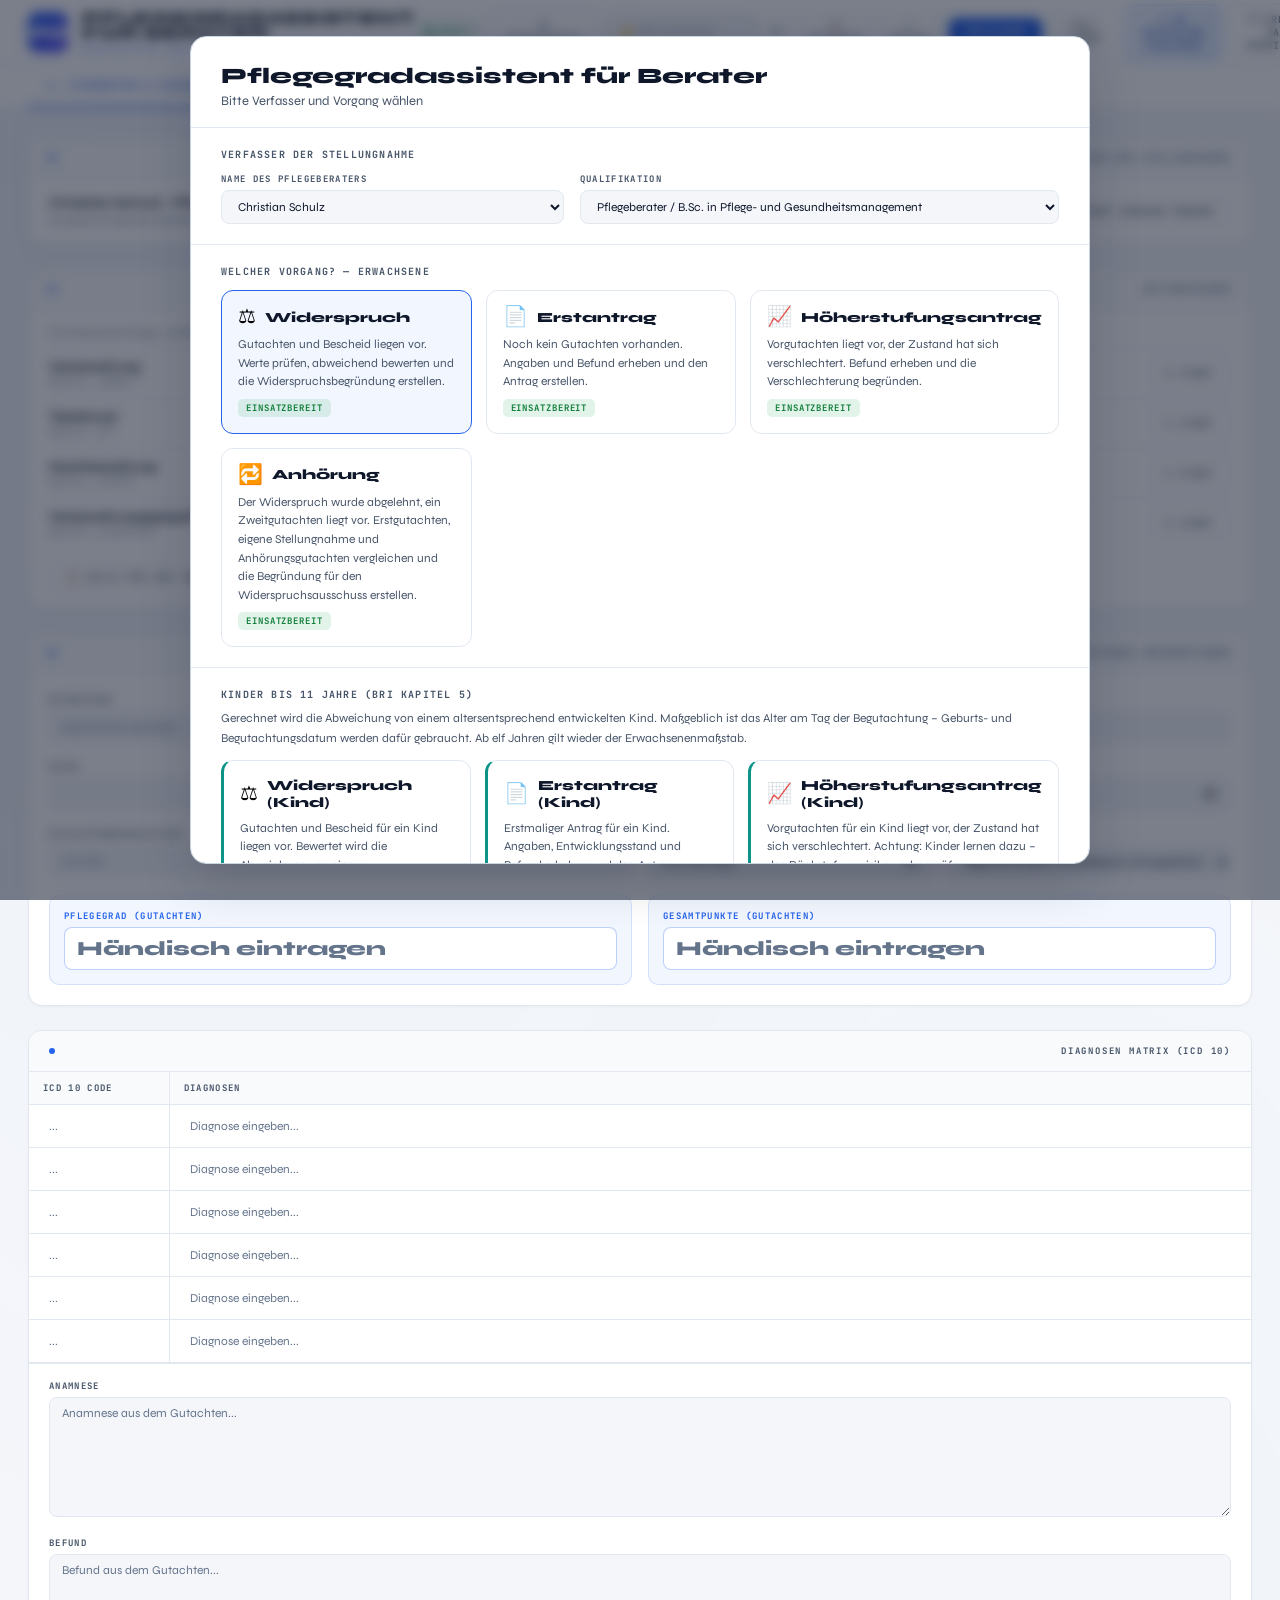
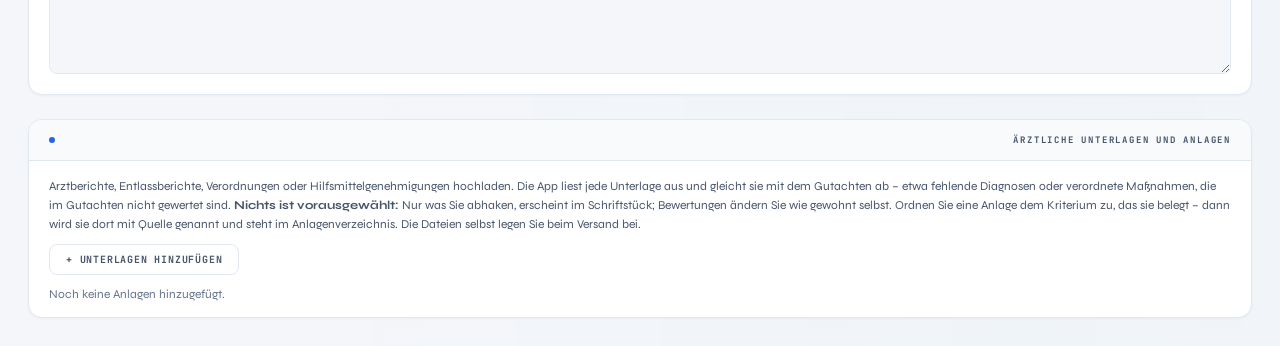
==== commit 9b7c0a55: "v66.97: Transparente Zeiterfassung je Fall (vier Phasen, 5-Minuten-Aufrundung) Neu: js/zeit.js, Kart" ====
--- a/pflege-app/index.html
+++ b/pflege-app/index.html
@@ -3,7 +3,7 @@
 <head>
     <meta charset="UTF-8">
     <meta name="viewport" content="width=device-width, initial-scale=1.0">
-    <title>Pflegegradassistent für Berater v66.95</title>
+    <title>Pflegegradassistent für Berater v66.97</title>
     <link rel="preconnect" href="https://fonts.googleapis.com">
     <link href="https://fonts.googleapis.com/css2?family=Syne:wght@400;600;700;800&family=JetBrains+Mono:wght@300;400;500;700&display=swap" rel="stylesheet">
     <link rel="stylesheet" href="styles.css">
@@ -73,6 +73,9 @@
                 <button class="btn btn-secondary" onclick="zeigeStart(true)">Verfasser oder Vorgang ändern</button>
             </div>
         </div>
+
+        <!-- Zeiterfassung je Fall (js/zeit.js, Regel 74). Reine Erfassung, kein Einfluss auf die Rechnung. -->
+        <div id="zeit-bereich"></div>
 
         <!-- Nur im Erstantrag: der ausgefüllte Auftragsbogen (Blatt S1 und A1) liefert die
              Kundendaten, die sonst von Hand abgetippt werden. Siehe js/auftrag.js. -->
@@ -368,6 +371,8 @@
 <script src="js/namenspruefung.js"></script>
 <script src="js/arztberichte.js"></script>
 <script src="js/unterlagen.js"></script>
+<script src="js/nachimport.js"></script>
+<script src="js/zeit.js"></script>
 <script src="js/auftrag.js"></script>
 <script src="js/modus.js"></script>
 <script src="js/auswertung.js"></script>
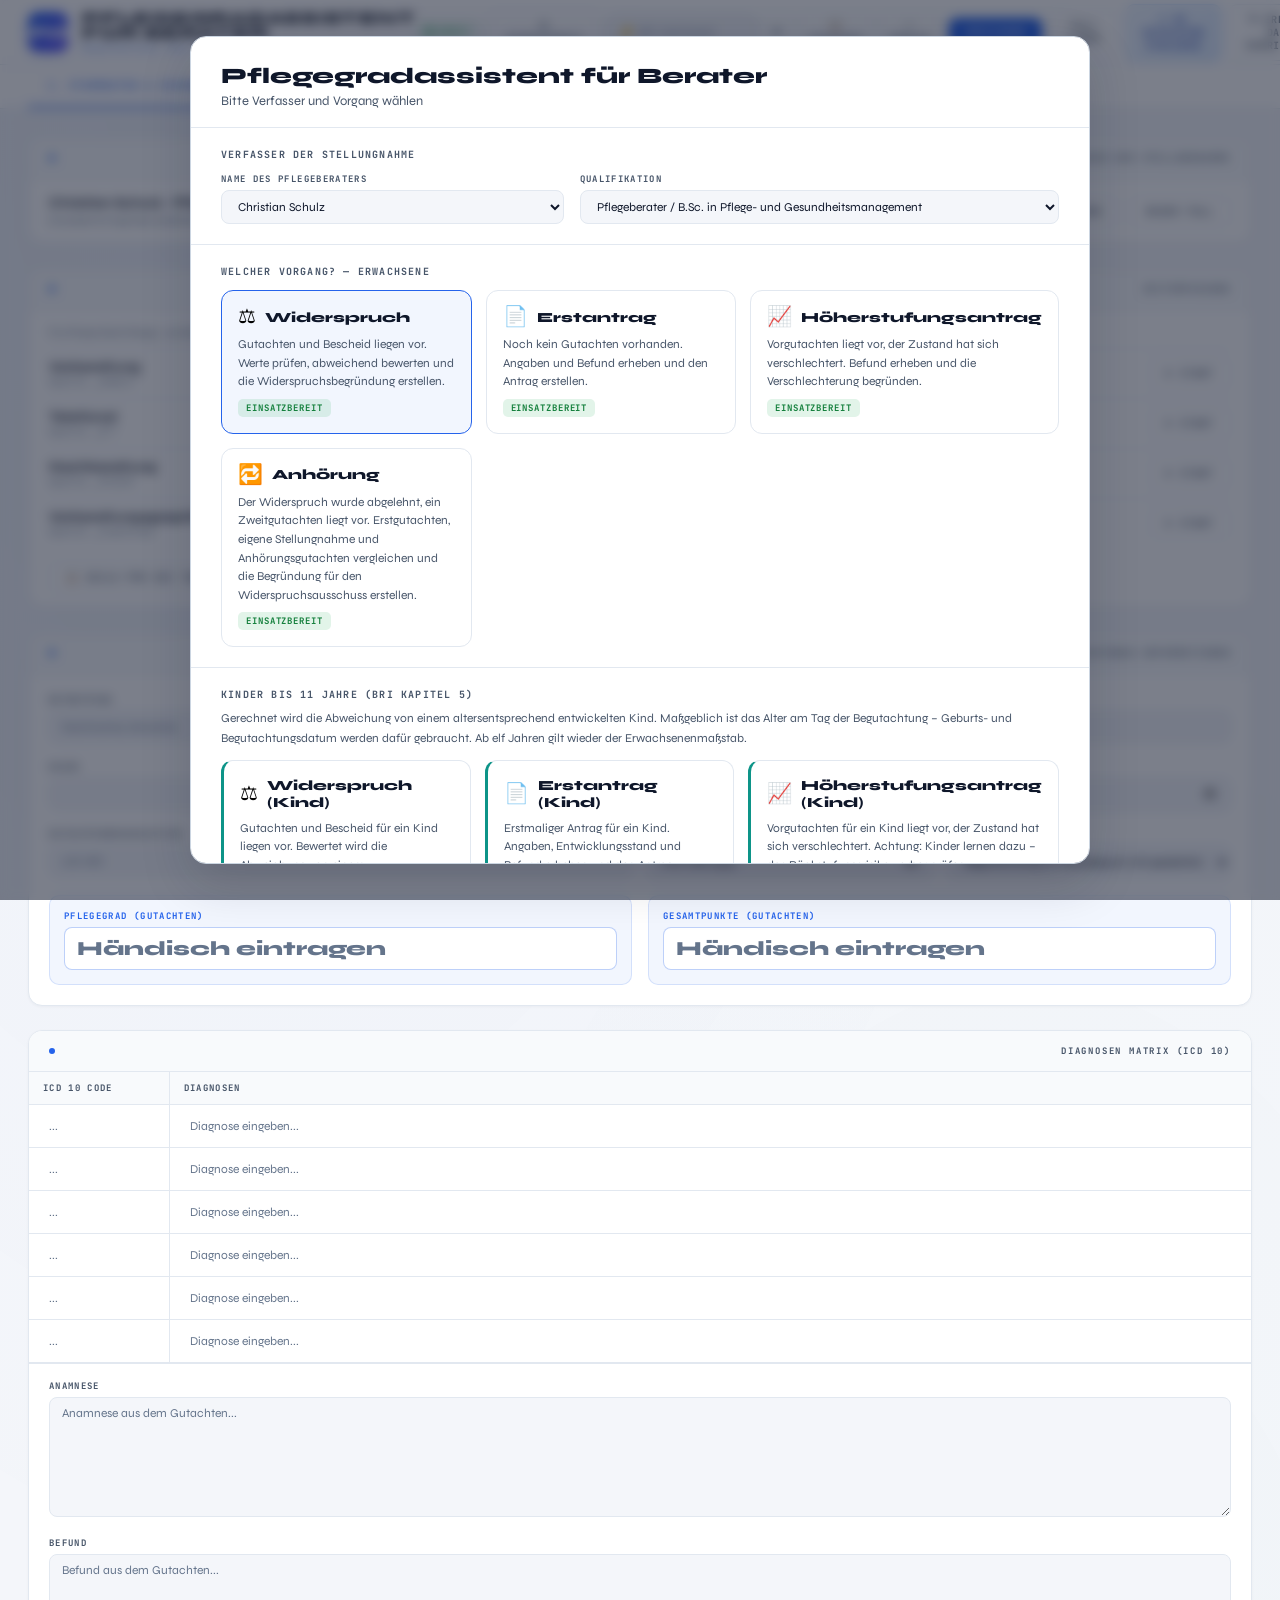
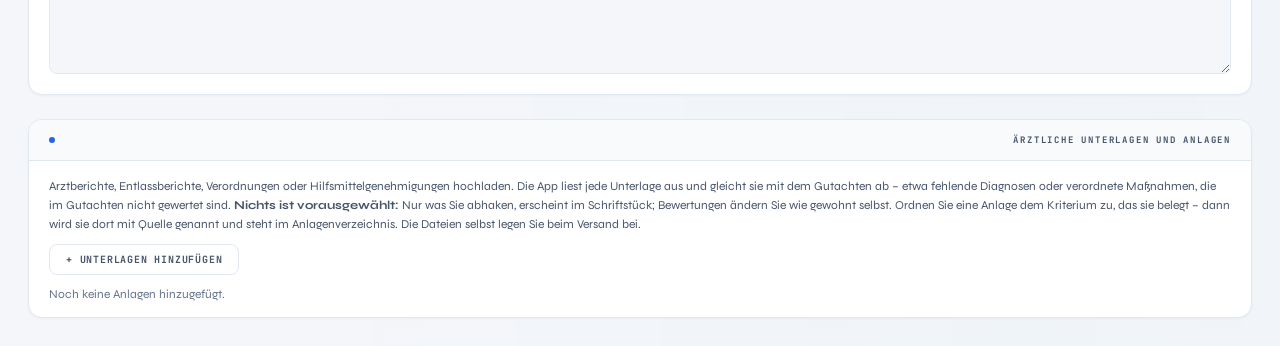
==== commit b73ce0d4: "v66.98: Upload ergänzt statt löscht (+Neuer Fall), Medikationsspalten, treuere Einleitung, Timer ble" ====
--- a/pflege-app/index.html
+++ b/pflege-app/index.html
@@ -3,7 +3,7 @@
 <head>
     <meta charset="UTF-8">
     <meta name="viewport" content="width=device-width, initial-scale=1.0">
-    <title>Pflegegradassistent für Berater v66.97</title>
+    <title>Pflegegradassistent für Berater v66.98</title>
     <link rel="preconnect" href="https://fonts.googleapis.com">
     <link href="https://fonts.googleapis.com/css2?family=Syne:wght@400;600;700;800&family=JetBrains+Mono:wght@300;400;500;700&display=swap" rel="stylesheet">
     <link rel="stylesheet" href="styles.css">
@@ -70,7 +70,10 @@
                         Erscheint im Kopf der erstellten Stellungnahme.
                     </div>
                 </div>
-                <button class="btn btn-secondary" onclick="zeigeStart(true)">Verfasser oder Vorgang ändern</button>
+                <div style="display:flex;gap:10px;flex-wrap:wrap">
+                    <button class="btn btn-secondary" onclick="zeigeStart(true)">Verfasser oder Vorgang ändern</button>
+                    <button class="btn btn-secondary" onclick="neuerFallBestaetigen()" title="Alle Angaben zurücksetzen und einen neuen Fall beginnen">Neuer Fall</button>
+                </div>
             </div>
         </div>
 
